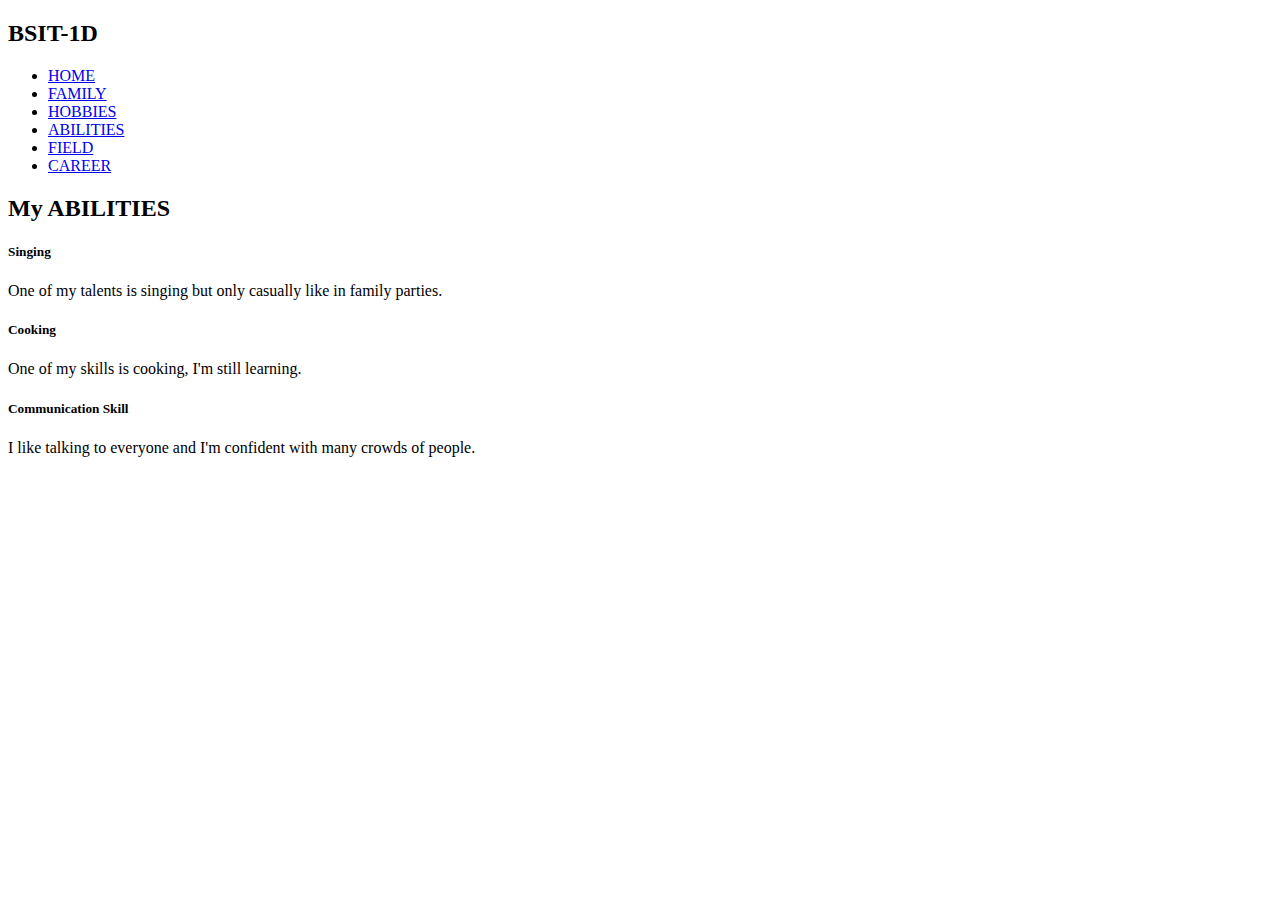
==== abilities.html @ 39f159f0 "Add files via upload" ====
<!DOCTYPE html>
<html lang="en">
<head>
    <title>Abilities</title>
    <meta charset="UTF-8">
    <meta name="viewport" content="width=device-width", initial-scale="1">
    <link rel="stylesheet" type="text/css" href="css/abilities.css">
    <link rel="icon" href="img/icon.png" type="image/x-icon">
    <link rel="stylesheet" href="https://cdnjs.cloudflare.com/ajax/libs/font-awesome/6.5.1/css/all.min.css" integrity="sha512-DTOQO9RWCH3ppGqcWaEA1BIZOC6xxalwEsw9c2QQeAIftl+Vegovlnee1c9QX4TctnWMn13TZye+giMm8e2LwA==" crossorigin="anonymous" referrerpolicy="no-referrer" />
</head>
<body>
    <div class="background">
       <nav>
            <h2 class="logo">BSIT-<span>1D</span></h2>
          <ul>
           <li><a href="index.html">HOME</a></li>
           <li><a href="family.html">FAMILY</a></li>
           <li><a href="hobbies.html">HOBBIES</a></li>
           <li><a href="abilities.html" id="four">ABILITIES</a></li>
           <li><a href="field.html">FIELD</a></li>
           <li><a href="career.html">CAREER</a></li>
          </ul>
       </nav>
     <div class="skills">
        <div class="front">
            <h2>My ABILI<span>TIES</span></h2>
        </div>
        <div class="box">   
            <div class="square">
                <i class="fa-solid fa-microphone"></i>
                <h5>Singing</h5>
                <div class="yah">
                    <p>One of my talents is singing but only casually like in family parties.</p>
                </div>
            </div>

            <div class="square">
                <i class="fa-solid fa-utensils"></i>
                <h5>Cooking</h5>
                <div class="yah">
                    <p>One of my skills is cooking, I'm still learning.</p>
                </div>
            </div>

                <div class="square">
                    <i class="fa-solid fa-bullhorn"></i>
                    <h5>Communication Skill</h5>
                    <div class="yah">
                        <p>I like talking to everyone and I'm confident with many crowds of people.</p>
                    </div>
                </div>
            </div>
        </div>
     </div>
   </body>
</html>
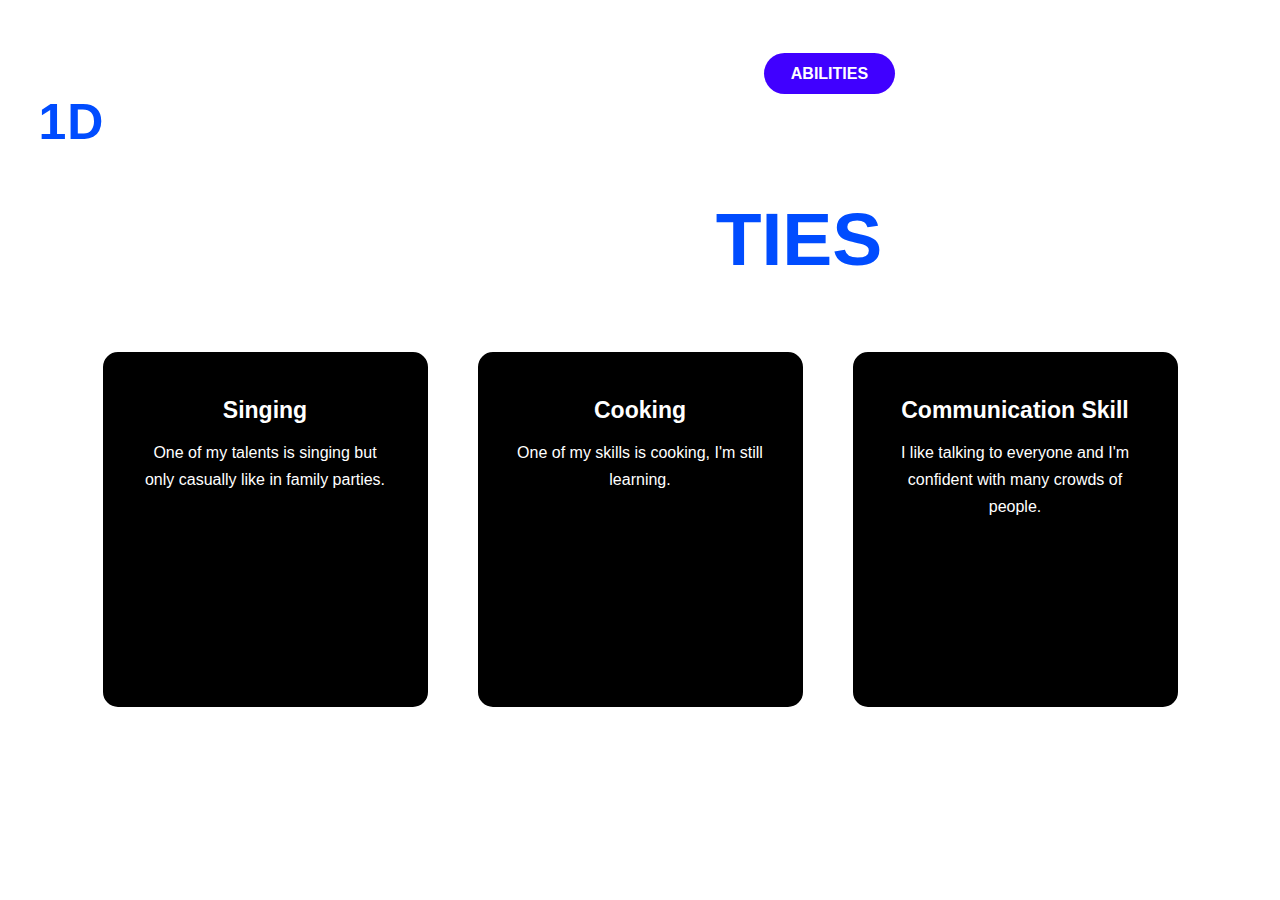
==== commit 18ab6293: "Add files via upload" ====
--- a/abilities.html
+++ b/abilities.html
@@ -4,8 +4,8 @@
     <title>Abilities</title>
     <meta charset="UTF-8">
     <meta name="viewport" content="width=device-width", initial-scale="1">
-    <link rel="stylesheet" type="text/css" href="css/abilities.css">
-    <link rel="icon" href="img/icon.png" type="image/x-icon">
+    <link rel="stylesheet" type="text/css" href="abilities.css">
+    <link rel="icon" href="icon.png" type="image/x-icon">
     <link rel="stylesheet" href="https://cdnjs.cloudflare.com/ajax/libs/font-awesome/6.5.1/css/all.min.css" integrity="sha512-DTOQO9RWCH3ppGqcWaEA1BIZOC6xxalwEsw9c2QQeAIftl+Vegovlnee1c9QX4TctnWMn13TZye+giMm8e2LwA==" crossorigin="anonymous" referrerpolicy="no-referrer" />
 </head>
 <body>
@@ -35,7 +35,7 @@
             </div>
 
             <div class="square">
-                <i class="fa-solid fa-utensils"></i>
+                <i class="fa-solid fa-utensils"></i> 
                 <h5>Cooking</h5>
                 <div class="yah">
                     <p>One of my skills is cooking, I'm still learning.</p>
--- a/abilities.css
+++ b/abilities.css
@@ -0,0 +1,102 @@
+*{
+    font-family: 'Arial', sans-serif;
+    margin: 0px;
+    padding: 0px;
+    box-sizing: border-box;
+}
+.background{
+    height: 100vh;
+    width: 100%;
+    background-image: url(../img/blue4.jpg);
+    background-size: cover;
+    background-position: center;
+}
+nav{
+    display: flex;
+    align-items: center;
+    justify-content: space-between;
+    padding-top: 35px;
+    padding-left: 3%;
+    padding-right: 3%;
+}
+.logo{
+    color: white;
+    font-size: 50px;
+    letter-spacing: 1px;
+    cursor: pointer;
+}
+nav ul li{
+    list-style-type: none;
+    display: inline-block;
+    padding: 10px 25px;
+}
+nav ul li a{
+    color: white;
+    text-decoration: none;
+    font-weight: bolder;
+    letter-spacing: 0px;
+    text-decoration: none;
+    border: 2px solid transparent;
+    padding: 10px 25px;
+}
+nav ul li a:hover{
+    background-color: rgb(64, 0, 255);
+    border-radius: 30px;
+    transform: scale(1.2);
+    transition: .2s;
+}
+span{
+    color: rgb(0, 76, 255);
+}
+#four{
+    font-family: Arial, sans-serif;
+    color: white;
+    text-align: center;
+    border-radius: 30px;
+    padding: 10px 25px;
+    text-decoration: none;
+    background-color: rgb(64, 0, 255)
+}
+.front h2{
+    color: white;
+    font-size: 75px;
+    width: 1130px;
+    margin: 45px auto;
+    text-align: center;
+}
+.box{
+    display: flex;
+    justify-content: center;
+    align-items: center;
+    min-height: 400px; 
+}
+.square{
+    height: 365px;
+    width: 335px;
+    padding: 20px 35px;
+    background: #000000;
+    border: 5px solid white;
+    border-radius: 20px;
+    margin: 20px;
+    position: relative;
+    overflow: hidden;
+    text-align: center;
+}
+.square i{
+    font-size: 50px;
+    display: block;
+    text-align: center;
+    margin: 25px 0px;
+    color: rgb(0, 76, 255);
+}
+h5{
+    color: white;
+    font-size: 23px;
+    margin-bottom: 15px;
+}
+.yah p{
+    color: white;
+    font-size: 16px;
+    line-height: 27px;
+    margin-bottom: 25px;
+}